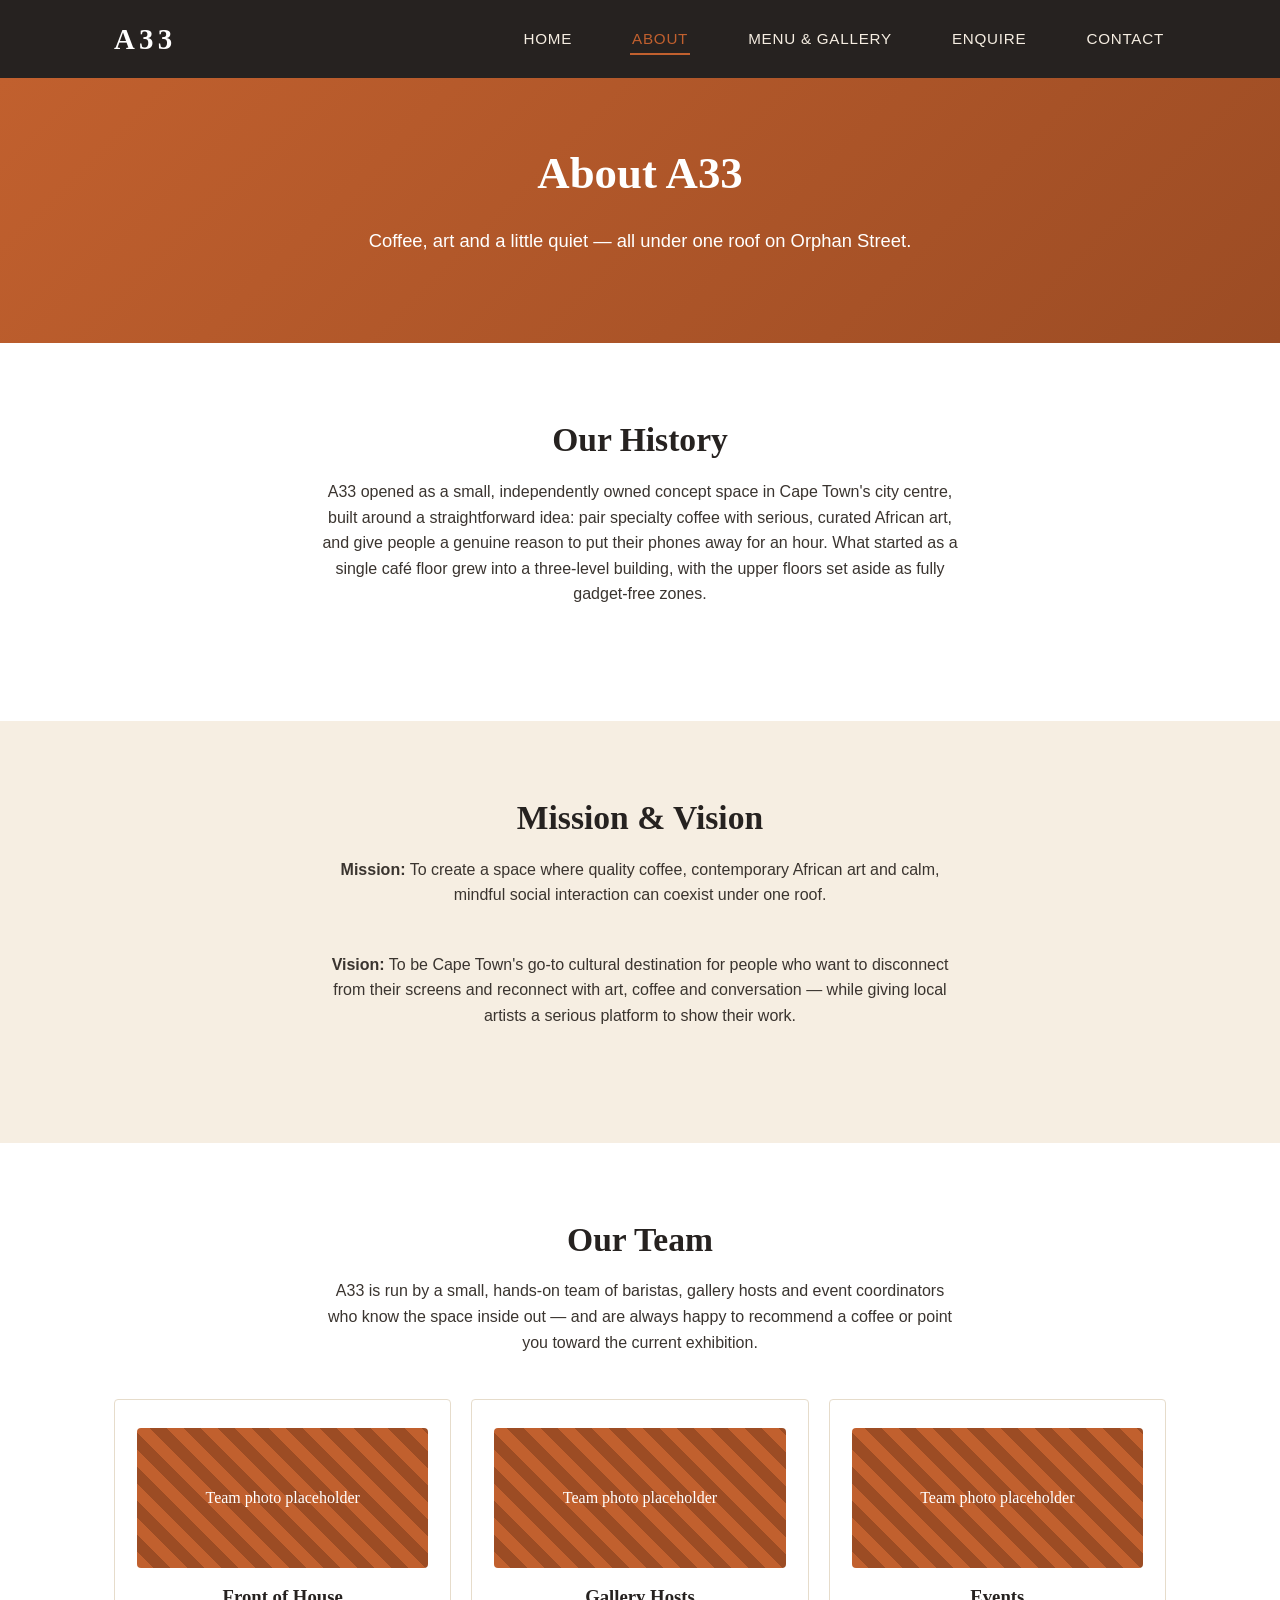
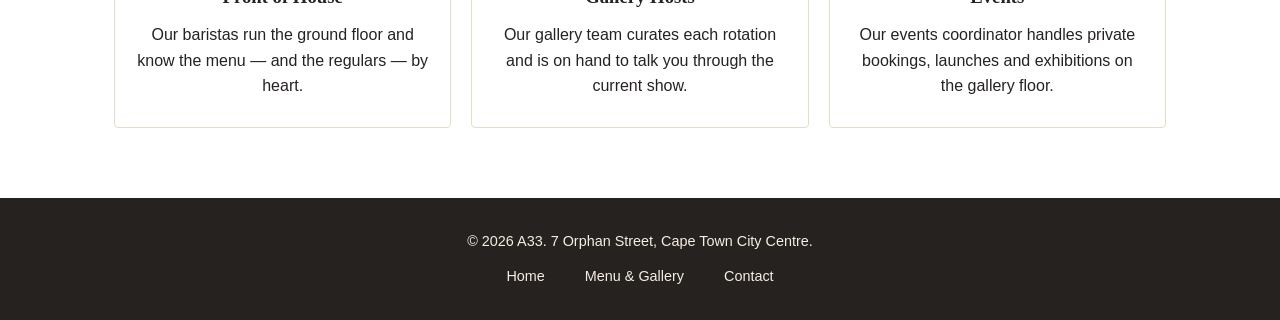
==== a33-website/about.html @ 5e18dd02 "Add files via upload" ====
<!DOCTYPE html>
<html lang="en">
<head>
  <meta charset="UTF-8">
  <meta name="viewport" content="width=device-width, initial-scale=1.0">
  <title>About Us | A33</title>
  <meta name="description" content="Learn about A33's history, mission and the team behind Cape Town's coffee, gallery and gadget-free concept space.">
  <link rel="stylesheet" href="css/style.css">
</head>
<body>

  <header class="site-header">
    <div class="nav-wrapper">
      <a href="index.html" class="logo">A33</a>
      <button class="nav-toggle" aria-label="Toggle navigation">&#9776;</button>
      <nav>
        <ul class="nav-links">
          <li><a href="index.html">Home</a></li>
          <li><a href="about.html">About</a></li>
          <li><a href="services.html">Menu &amp; Gallery</a></li>
          <li><a href="enquiry.html">Enquire</a></li>
          <li><a href="contact.html">Contact</a></li>
        </ul>
      </nav>
    </div>
  </header>

  <main>
    <section class="hero" style="padding: 60px 24px;">
      <h1>About A33</h1>
      <p>Coffee, art and a little quiet — all under one roof on Orphan Street.</p>
    </section>

    <section class="section section-alt">
      <div class="container">
        <h2 class="section-title">Our History</h2>
        <p class="section-subtitle">A33 opened as a small, independently owned concept space in Cape Town's city centre, built around a straightforward idea: pair specialty coffee with serious, curated African art, and give people a genuine reason to put their phones away for an hour. What started as a single café floor grew into a three-level building, with the upper floors set aside as fully gadget-free zones.</p>
      </div>
    </section>

    <section class="section">
      <div class="container">
        <h2 class="section-title">Mission &amp; Vision</h2>
        <p class="section-subtitle"><strong>Mission:</strong> To create a space where quality coffee, contemporary African art and calm, mindful social interaction can coexist under one roof.</p>
        <p class="section-subtitle"><strong>Vision:</strong> To be Cape Town's go-to cultural destination for people who want to disconnect from their screens and reconnect with art, coffee and conversation — while giving local artists a serious platform to show their work.</p>
      </div>
    </section>

    <section class="section section-alt">
      <div class="container">
        <h2 class="section-title">Our Team</h2>
        <p class="section-subtitle">A33 is run by a small, hands-on team of baristas, gallery hosts and event coordinators who know the space inside out — and are always happy to recommend a coffee or point you toward the current exhibition.</p>
        <div class="gallery-grid">
          <div class="floor-card">
            <div class="placeholder-img" style="min-height:140px; margin-bottom:14px;">Team photo placeholder</div>
            <h3>Front of House</h3>
            <p>Our baristas run the ground floor and know the menu — and the regulars — by heart.</p>
          </div>
          <div class="floor-card">
            <div class="placeholder-img" style="min-height:140px; margin-bottom:14px;">Team photo placeholder</div>
            <h3>Gallery Hosts</h3>
            <p>Our gallery team curates each rotation and is on hand to talk you through the current show.</p>
          </div>
          <div class="floor-card">
            <div class="placeholder-img" style="min-height:140px; margin-bottom:14px;">Team photo placeholder</div>
            <h3>Events</h3>
            <p>Our events coordinator handles private bookings, launches and exhibitions on the gallery floor.</p>
          </div>
        </div>
      </div>
    </section>
  </main>

  <footer class="site-footer">
    <p>&copy; 2026 A33. 7 Orphan Street, Cape Town City Centre.</p>
    <div class="footer-links">
      <a href="index.html">Home</a>
      <a href="services.html">Menu &amp; Gallery</a>
      <a href="contact.html">Contact</a>
    </div>
  </footer>

  <script src="js/script.js"></script>
</body>
</html>
---- a33-website/css/style.css ----
/* ==========================================================================
   A33 — Main Stylesheet
   Colour palette: terracotta / cream / charcoal (warm, gallery-inspired)
   ========================================================================== */

:root {
  --color-terracotta: #C1602E;
  --color-terracotta-dark: #9C4C24;
  --color-cream: #F6EEE2;
  --color-charcoal: #262220;
  --color-charcoal-soft: #3A342F;
  --color-white: #FFFFFF;
  --font-heading: Georgia, 'Times New Roman', serif;
  --font-body: 'Segoe UI', Tahoma, Geneva, Verdana, sans-serif;
  --max-width: 1100px;
}

/* --- Reset --- */
* {
  box-sizing: border-box;
  margin: 0;
  padding: 0;
}

html {
  scroll-behavior: smooth;
}

body {
  font-family: var(--font-body);
  background-color: var(--color-cream);
  color: var(--color-charcoal);
  line-height: 1.6;
}

img {
  max-width: 100%;
  display: block;
}

a {
  color: inherit;
  text-decoration: none;
}

ul {
  list-style: none;
}

.container {
  max-width: var(--max-width);
  margin: 0 auto;
  padding: 0 24px;
}

/* --- Header / Navigation --- */
.site-header {
  background-color: var(--color-charcoal);
  color: var(--color-cream);
  position: sticky;
  top: 0;
  z-index: 100;
}

.nav-wrapper {
  display: flex;
  align-items: center;
  justify-content: space-between;
  padding: 16px 24px;
  max-width: var(--max-width);
  margin: 0 auto;
}

.logo {
  font-family: var(--font-heading);
  font-size: 1.8rem;
  letter-spacing: 0.15em;
  font-weight: bold;
  color: var(--color-white);
}

.nav-toggle {
  display: none;
  background: none;
  border: none;
  color: var(--color-cream);
  font-size: 1.6rem;
  cursor: pointer;
}

.nav-links {
  display: flex;
  gap: 28px;
}

.nav-links a {
  margin-left: 28px;
}

.nav-links li:first-child a {
  margin-left: 0;
}

.nav-links a {
  font-size: 0.95rem;
  text-transform: uppercase;
  letter-spacing: 0.05em;
  padding: 6px 2px;
  border-bottom: 2px solid transparent;
  transition: border-color 0.2s ease, color 0.2s ease;
}

.nav-links a:hover,
.nav-links a.active {
  border-bottom-color: var(--color-terracotta);
  color: var(--color-terracotta);
}

/* --- Hero --- */
.hero {
  background: linear-gradient(135deg, var(--color-terracotta) 0%, var(--color-terracotta-dark) 100%);
  color: var(--color-white);
  padding: 90px 24px;
  text-align: center;
}

.hero h1 {
  font-family: var(--font-heading);
  font-size: 2.8rem;
  margin-bottom: 16px;
}

.hero p {
  max-width: 600px;
  margin: 0 auto 28px auto;
  font-size: 1.15rem;
}

.btn {
  display: inline-block;
  background-color: var(--color-charcoal);
  color: var(--color-cream);
  padding: 14px 32px;
  border-radius: 2px;
  font-size: 0.95rem;
  text-transform: uppercase;
  letter-spacing: 0.08em;
  border: 2px solid var(--color-charcoal);
  transition: background-color 0.2s ease, color 0.2s ease;
}

.btn:hover {
  background-color: transparent;
  color: var(--color-charcoal);
}

.btn-outline {
  background-color: transparent;
  border: 2px solid var(--color-white);
  color: var(--color-white);
}

.btn-outline:hover {
  background-color: var(--color-white);
  color: var(--color-terracotta-dark);
}

/* --- Section blocks --- */
.section {
  padding: 70px 24px;
}

.section-alt {
  background-color: var(--color-white);
}

.section-dark {
  background-color: var(--color-charcoal);
  color: var(--color-cream);
}

.section-title {
  font-family: var(--font-heading);
  font-size: 2.1rem;
  margin-bottom: 12px;
  text-align: center;
}

.section-subtitle {
  text-align: center;
  max-width: 640px;
  margin: 0 auto 44px auto;
  color: var(--color-charcoal-soft);
}

.section-dark .section-subtitle {
  color: var(--color-cream);
  opacity: 0.85;
}

/* --- Three-floor summary cards --- */
.floor-grid {
  display: grid;
  grid-template-columns: repeat(3, 1fr);
  gap: 28px;
  max-width: var(--max-width);
  margin: 0 auto;
}

.floor-card {
  background-color: var(--color-white);
  border: 1px solid #e6dccb;
  border-radius: 4px;
  padding: 28px 22px;
  text-align: center;
}

.floor-card .floor-number {
  display: inline-block;
  width: 42px;
  height: 42px;
  line-height: 42px;
  border-radius: 50%;
  background-color: var(--color-terracotta);
  color: var(--color-white);
  font-weight: bold;
  margin-bottom: 14px;
}

.floor-card h3 {
  font-family: var(--font-heading);
  margin-bottom: 10px;
}

/* --- Placeholder image blocks (no external imagery used) --- */
.placeholder-img {
  background: repeating-linear-gradient(
    45deg,
    var(--color-terracotta),
    var(--color-terracotta) 12px,
    var(--color-terracotta-dark) 12px,
    var(--color-terracotta-dark) 24px
  );
  color: var(--color-white);
  display: flex;
  align-items: center;
  justify-content: center;
  font-family: var(--font-heading);
  font-size: 1rem;
  text-align: center;
  min-height: 220px;
  border-radius: 4px;
}

/* --- Grid / gallery layout --- */
.gallery-grid {
  display: grid;
  grid-template-columns: repeat(3, 1fr);
  gap: 20px;
  max-width: var(--max-width);
  margin: 0 auto;
}

.menu-list {
  max-width: 700px;
  margin: 0 auto;
}

.menu-item {
  display: flex;
  justify-content: space-between;
  padding: 14px 0;
  border-bottom: 1px dashed #d8cbb2;
}

.menu-item h4 {
  font-family: var(--font-heading);
}

.menu-item span.price {
  font-weight: bold;
  color: var(--color-terracotta-dark);
}

/* --- Forms --- */
.form-wrapper {
  max-width: 640px;
  margin: 0 auto;
  background-color: var(--color-white);
  padding: 36px;
  border-radius: 4px;
  border: 1px solid #e6dccb;
}

.form-group {
  margin-bottom: 20px;
}

.form-group label {
  display: block;
  font-weight: bold;
  margin-bottom: 6px;
  font-size: 0.9rem;
}

.form-group input,
.form-group select,
.form-group textarea {
  width: 100%;
  padding: 12px;
  border: 1px solid #cbbfa5;
  border-radius: 3px;
  font-family: var(--font-body);
  font-size: 1rem;
  background-color: var(--color-cream);
}

.form-group textarea {
  min-height: 130px;
  resize: vertical;
}

.form-note {
  font-size: 0.85rem;
  color: var(--color-charcoal-soft);
  margin-top: -8px;
  margin-bottom: 20px;
}

/* --- Contact / map --- */
.contact-grid {
  display: grid;
  grid-template-columns: 1fr 1fr;
  gap: 40px;
  max-width: var(--max-width);
  margin: 0 auto;
  align-items: start;
}

.location-card {
  background-color: var(--color-white);
  border: 1px solid #e6dccb;
  border-radius: 4px;
  padding: 24px;
  margin-bottom: 20px;
}

.location-card h3 {
  font-family: var(--font-heading);
  color: var(--color-terracotta-dark);
  margin-bottom: 8px;
}

.map-embed {
  width: 100%;
  min-height: 260px;
  border: 0;
  border-radius: 4px;
}

/* --- Footer --- */
.site-footer {
  background-color: var(--color-charcoal);
  color: var(--color-cream);
  text-align: center;
  padding: 32px 24px;
  font-size: 0.9rem;
}

.site-footer .footer-links {
  display: flex;
  justify-content: center;
  gap: 20px;
  margin-top: 12px;
}

.site-footer .footer-links a {
  margin-left: 10px;
  margin-right: 10px;
}

/* --- Responsive --- */
@media (max-width: 800px) {
  .floor-grid,
  .gallery-grid,
  .contact-grid {
    grid-template-columns: 1fr;
  }
}

@media (max-width: 700px) {
  .nav-toggle {
    display: block;
  }

  .nav-links {
    position: absolute;
    top: 100%;
    left: 0;
    right: 0;
    background-color: var(--color-charcoal);
    flex-direction: column;
    gap: 0;
    max-height: 0;
    overflow: hidden;
    transition: max-height 0.3s ease;
  }

  .nav-links.open {
    max-height: 400px;
  }

  .nav-links a {
    padding: 16px 24px;
    border-bottom: 1px solid rgba(255, 255, 255, 0.1);
    display: block;
  }

  .hero h1 {
    font-size: 2.1rem;
  }
}
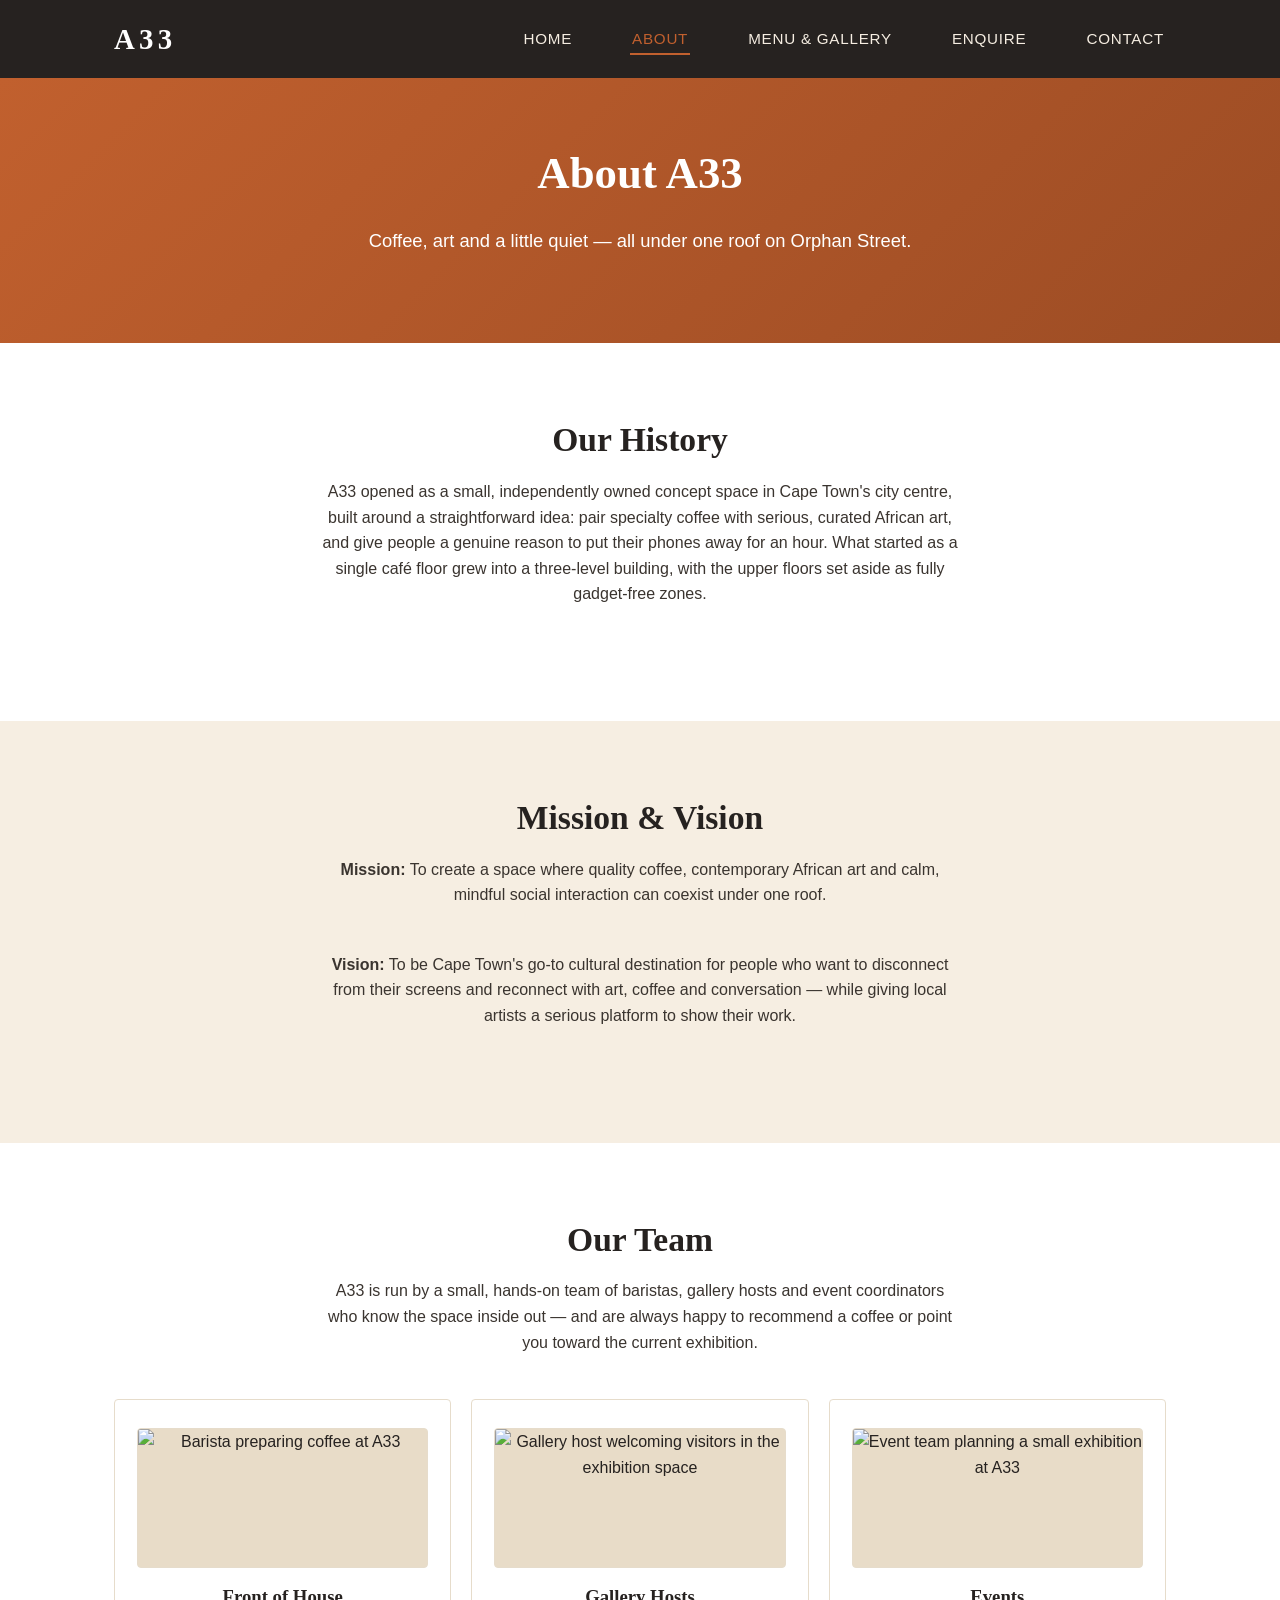
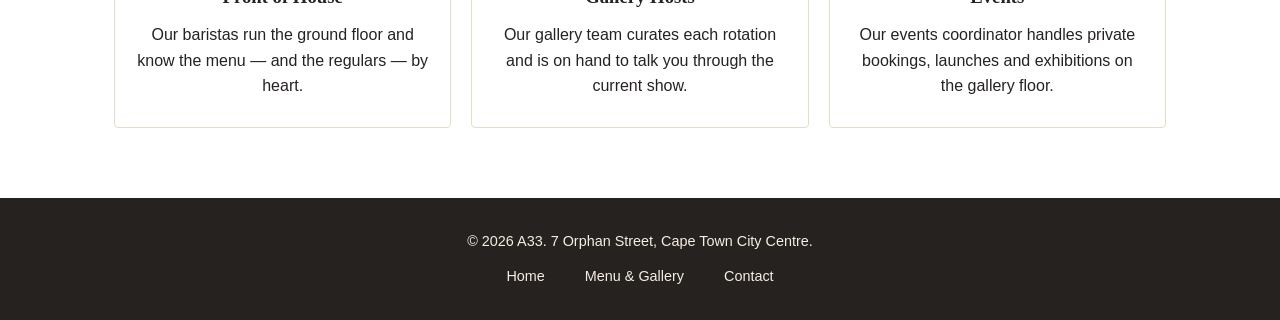
==== commit fefd5bd5: "For CSS coding I have made changes to the style.css file to improve the overall design and layout of" ====
--- a/a33-website/about.html
+++ b/a33-website/about.html
@@ -52,17 +52,23 @@
         <p class="section-subtitle">A33 is run by a small, hands-on team of baristas, gallery hosts and event coordinators who know the space inside out — and are always happy to recommend a coffee or point you toward the current exhibition.</p>
         <div class="gallery-grid">
           <div class="floor-card">
-            <div class="placeholder-img" style="min-height:140px; margin-bottom:14px;">Team photo placeholder</div>
+            <div class="photo-frame team-photo">
+              <img src="https://images.unsplash.com/photo-1554118811-1e0d58224f24?auto=format&fit=crop&w=900&q=80" alt="Barista preparing coffee at A33" loading="lazy">
+            </div>
             <h3>Front of House</h3>
             <p>Our baristas run the ground floor and know the menu — and the regulars — by heart.</p>
           </div>
           <div class="floor-card">
-            <div class="placeholder-img" style="min-height:140px; margin-bottom:14px;">Team photo placeholder</div>
+            <div class="photo-frame team-photo">
+              <img src="https://images.unsplash.com/photo-1517048676732-d65bc937f952?auto=format&fit=crop&w=900&q=80" alt="Gallery host welcoming visitors in the exhibition space" loading="lazy">
+            </div>
             <h3>Gallery Hosts</h3>
             <p>Our gallery team curates each rotation and is on hand to talk you through the current show.</p>
           </div>
           <div class="floor-card">
-            <div class="placeholder-img" style="min-height:140px; margin-bottom:14px;">Team photo placeholder</div>
+            <div class="photo-frame team-photo">
+              <img src="https://images.unsplash.com/photo-1522202176988-66273c2fd55f?auto=format&fit=crop&w=900&q=80" alt="Event team planning a small exhibition at A33" loading="lazy">
+            </div>
             <h3>Events</h3>
             <p>Our events coordinator handles private bookings, launches and exhibitions on the gallery floor.</p>
           </div>
--- a/a33-website/css/style.css
+++ b/a33-website/css/style.css
@@ -1,7 +1,7 @@
-/* ==========================================================================
+/* 
    A33 — Main Stylesheet
    Colour palette: terracotta / cream / charcoal (warm, gallery-inspired)
-   ========================================================================== */
+    */
 
 :root {
   --color-terracotta: #C1602E;
@@ -232,7 +232,7 @@
   margin-bottom: 10px;
 }
 
-/* --- Placeholder image blocks (no external imagery used) --- */
+/* --- Photo and gallery blocks --- */
 .placeholder-img {
   background: repeating-linear-gradient(
     45deg,
@@ -252,6 +252,40 @@
   border-radius: 4px;
 }
 
+.photo-frame {
+  width: 100%;
+  overflow: hidden;
+  border-radius: 4px;
+  background: #e8dcc8;
+  border: 1px solid #e6dccb;
+}
+
+.photo-frame img {
+  width: 100%;
+  height: 100%;
+  display: block;
+  object-fit: cover;
+}
+
+.feature-photo {
+  min-height: 320px;
+  margin-bottom: 30px;
+}
+
+.team-photo {
+  min-height: 140px;
+  margin-bottom: 14px;
+}
+
+.art-photo {
+  min-height: 240px;
+}
+
+.product-photo {
+  min-height: 160px;
+  margin-bottom: 14px;
+}
+
 /* --- Grid / gallery layout --- */
 .gallery-grid {
   display: grid;
